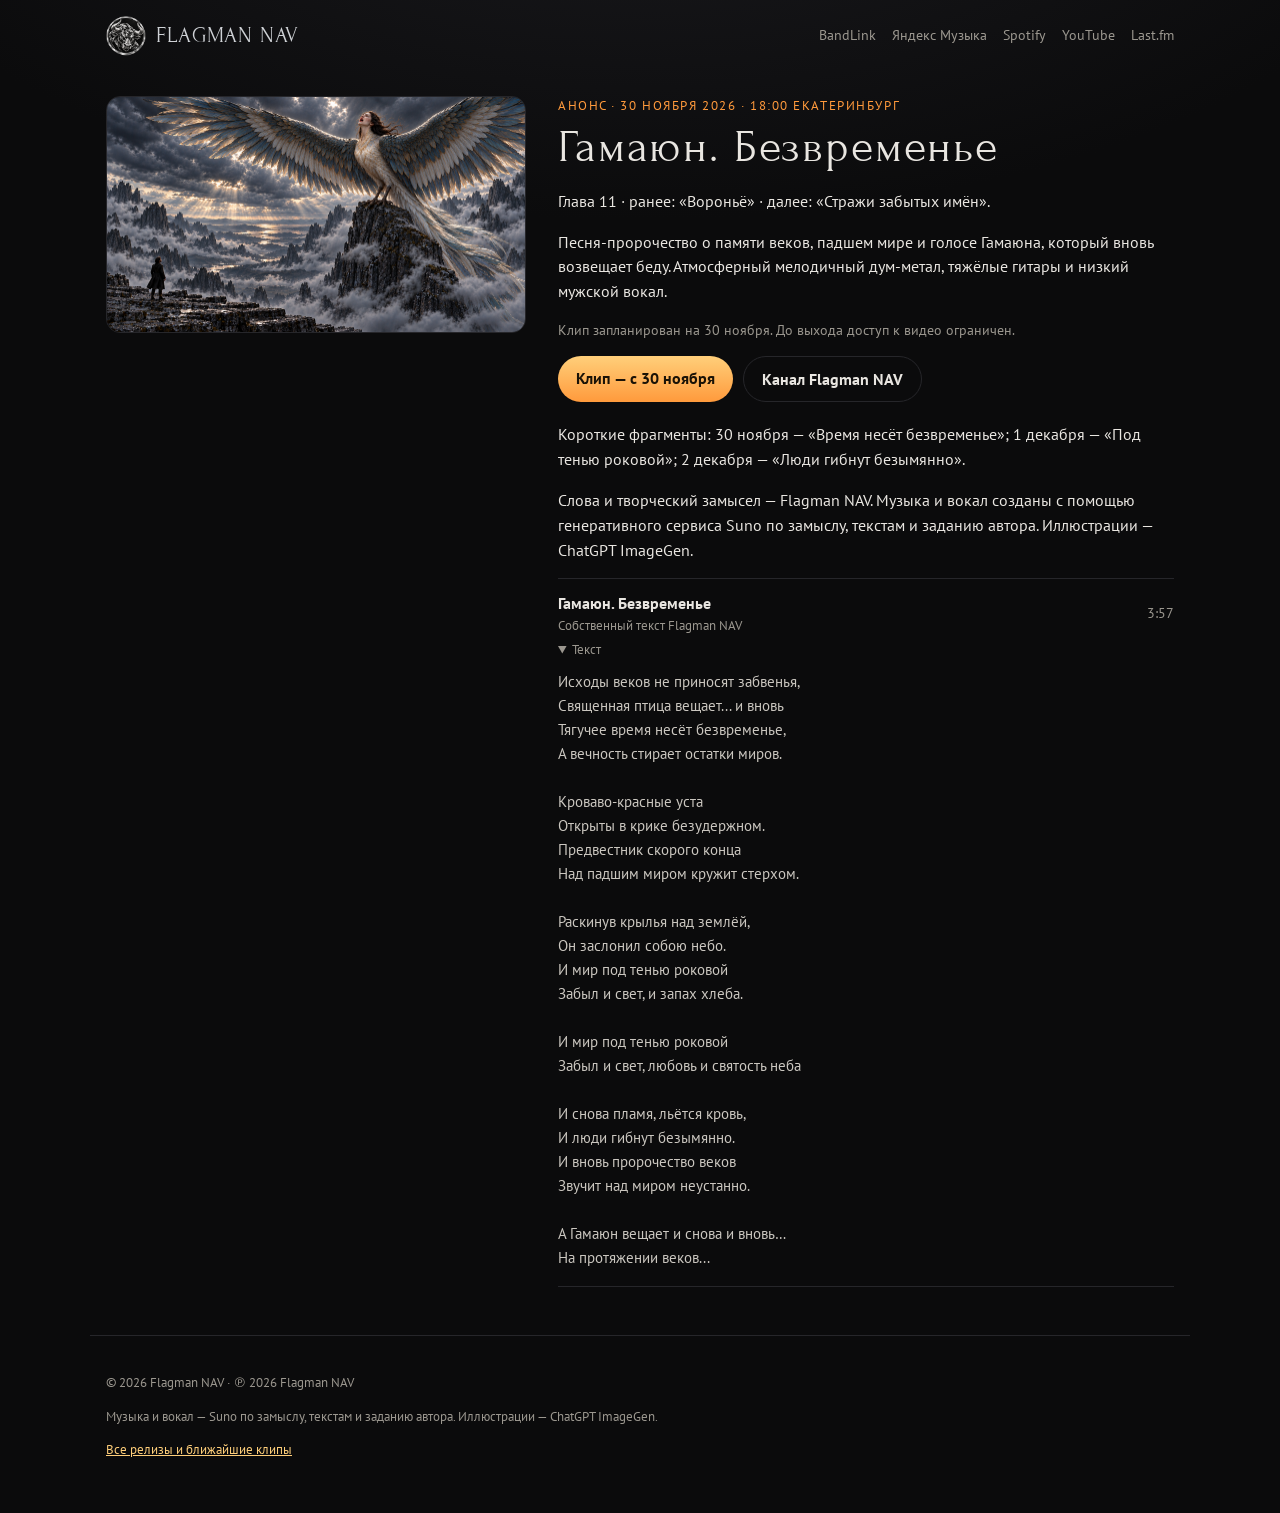
==== r/gamayun-bezvremenye.html @ 9880e674 "Добавить страницу «Гамаюн. Безвременье»: текст и дата клипа This file contains the HTML structure fo" ====
<!doctype html>
<html lang="ru"><head><meta charset="utf-8"><meta name="viewport" content="width=device-width, initial-scale=1">
<title>Гамаюн. Безвременье — Flagman NAV</title><meta name="description" content="«Гамаюн. Безвременье» — новая песня Flagman NAV. Клип выйдет 30 ноября 2026 года, 18:00 по Екатеринбургу. Текст и история песни.">
<meta property="og:title" content="Гамаюн. Безвременье — Flagman NAV"><meta property="og:description" content="«Гамаюн. Безвременье» — новая песня Flagman NAV. Клип выйдет 30 ноября 2026 года, 18:00 по Екатеринбургу. Текст и история песни."><meta property="og:image" content="https://flagmannav.github.io/assets/covers/gamayun.png">
<link rel="icon" href="../assets/img/favicon.png">
<link rel="preconnect" href="https://fonts.googleapis.com"><link rel="preconnect" href="https://fonts.gstatic.com" crossorigin>
<link href="https://fonts.googleapis.com/css2?family=Forum&family=PT+Sans:wght@400;700&display=swap" rel="stylesheet">
<link rel="stylesheet" href="../assets/style.css?v=88548f30"></head>
<body><header class="top"><a class="brand" href="../index.html"><img src="../assets/img/logo-128.png" alt="" width="40" height="40"><span>FLAGMAN NAV</span></a>
<nav><a href="https://band.link/3Ktcj" target="_blank" rel="noopener">BandLink</a><a href="https://music.yandex.ru/artist/26747751" target="_blank" rel="noopener">Яндекс Музыка</a><a href="https://open.spotify.com/artist/2e0nQHVGoqq2iYq0jyE9yZ" target="_blank" rel="noopener">Spotify</a><a href="https://www.youtube.com/channel/UC52dhAOXsA_HtiSvtab9qYQ" target="_blank" rel="noopener">YouTube</a><a href="https://www.last.fm/music/Flagman+NAV" target="_blank" rel="noopener">Last.fm</a></nav></header>
<main><section class="rel"><img class="cover" src="../assets/covers/gamayun.png" alt="Гамаюн — кадр клипа"><div class="rinfo"><p class="kicker">Анонс · 30 ноября 2026 · 18:00 Екатеринбург</p><h1>Гамаюн. Безвременье</h1><p>Глава 11 · ранее: «Вороньё» · далее: «Стражи забытых имён».</p><p>Песня-пророчество о памяти веков, падшем мире и голосе Гамаюна, который вновь возвещает беду. Атмосферный мелодичный дум-метал, тяжёлые гитары и низкий мужской вокал.</p><p class="note">Клип запланирован на 30 ноября. До выхода доступ к видео ограничен.</p><div class="btns"><a class="btn" href="https://youtu.be/ojIqn6GGF04" target="_blank" rel="noopener">Клип — с 30 ноября</a><a class="btn ghost" href="https://www.youtube.com/channel/UC52dhAOXsA_HtiSvtab9qYQ" target="_blank" rel="noopener">Канал Flagman NAV</a></div><p>Короткие фрагменты: 30 ноября — «Время несёт безвременье»; 1 декабря — «Под тенью роковой»; 2 декабря — «Люди гибнут безымянно».</p><p>Слова и творческий замысел — Flagman NAV. Музыка и вокал созданы с помощью генеративного сервиса Suno по замыслу, текстам и заданию автора. Иллюстрации — ChatGPT ImageGen.</p><ol class="tracks"><li class="trk"><div class="tinfo"><span class="tname">Гамаюн. Безвременье</span><span class="tby">Собственный текст Flagman NAV</span></div><span class="tdur">3:57</span><details class="lyr" open><summary>Текст</summary><pre>Исходы веков не приносят забвенья,
Священная птица вещает... и вновь
Тягучее время несёт безвременье,
А вечность стирает остатки миров.

Кроваво-красные уста
Открыты в крике безудержном.
Предвестник скорого конца
Над падшим миром кружит стерхом.

Раскинув крылья над землёй,
Он заслонил собою небо.
И мир под тенью роковой
Забыл и свет, и запах хлеба.

И мир под тенью роковой
Забыл и свет, любовь и святость неба

И снова пламя, льётся кровь,
И люди гибнут безымянно.
И вновь пророчество веков
Звучит над миром неустанно.

А Гамаюн вещает и снова и вновь…
На протяжении веков...</pre></details></li></ol></div></section></main><footer class="foot"><p>© 2026 Flagman NAV · ℗ 2026 Flagman NAV</p><p>Музыка и вокал — Suno по замыслу, текстам и заданию автора. Иллюстрации — ChatGPT ImageGen.</p><p><a href="../index.html">Все релизы и ближайшие клипы</a></p></footer></body></html>
---- assets/style.css ----
:root{--bg:#0b0b0c;--panel:#141416;--line:#26262a;--text:#e9e6e1;--muted:#9b978f;--silver:#cfd2d6;--ember:#ff9a3c;--ember2:#ffcf7a;--radius:14px}
*{box-sizing:border-box}
html{-webkit-text-size-adjust:100%}
body{margin:0;background:var(--bg) radial-gradient(1200px 600px at 50% -200px,#1b1b1f 0,var(--bg) 70%) no-repeat;color:var(--text);font:16px/1.55 "PT Sans",system-ui,sans-serif}
a{color:var(--ember2)}
img{max-width:100%;height:auto;display:block}
h1,h2,.brand span,.sec{font-family:Forum,Georgia,serif;font-weight:400;letter-spacing:.04em}
.top{display:flex;align-items:center;justify-content:space-between;gap:16px;flex-wrap:wrap;max-width:1100px;margin:0 auto;padding:16px}
.brand{display:flex;align-items:center;gap:10px;color:var(--silver);text-decoration:none;font-size:22px}
.top nav{display:flex;gap:16px;flex-wrap:wrap}
.top nav a{color:var(--muted);text-decoration:none;font-size:14px}
.top nav a:hover{color:var(--text)}
main{max-width:1100px;margin:0 auto;padding:0 16px 48px}
.hero img{width:100%;border-radius:var(--radius);border:1px solid var(--line)}
.tag{color:var(--muted);text-align:center;margin:14px 0 8px}
.sec{font-size:30px;color:var(--silver);margin:48px 0 16px}
.kicker{color:var(--ember);text-transform:uppercase;letter-spacing:.12em;font-size:13px;margin:0 0 6px}
.latest{display:flex;gap:24px;align-items:center;background:var(--panel);border:1px solid var(--line);border-radius:var(--radius);padding:20px;margin-top:32px}
.latest .cover{width:200px;border-radius:10px}
.latest h2{font-size:38px;margin:0 0 14px}
.btns{display:flex;gap:10px;flex-wrap:wrap;margin:6px 0 20px}
.btn{display:inline-block;padding:10px 18px;border-radius:999px;background:linear-gradient(180deg,var(--ember2),var(--ember));color:#1a1206;font-weight:700;text-decoration:none}
.btn.ghost{background:none;border:1px solid var(--line);color:var(--text)}
.btn:hover{filter:brightness(1.08)}
.grid{display:grid;grid-template-columns:repeat(auto-fill,minmax(180px,1fr));gap:18px}
.card{text-decoration:none;color:var(--text)}
.card img{border-radius:10px;border:1px solid var(--line);aspect-ratio:1;object-fit:cover;width:100%;transition:transform .2s}
.card:hover img{transform:translateY(-3px)}
.ct{display:block;margin-top:8px;font-weight:700}
.cm{display:block;color:var(--muted);font-size:14px}
.note{color:var(--muted);font-size:14px}
.soon{list-style:none;padding:0;margin:0;border-top:1px solid var(--line)}
.soon li{display:flex;gap:16px;padding:10px 0;border-bottom:1px solid var(--line)}
.sd{color:var(--ember);font-variant-numeric:tabular-nums;min-width:48px}
.sk{color:var(--muted);margin-left:auto;font-size:14px}
.about p{max-width:720px;color:#cbc7c0}
.rel{display:grid;grid-template-columns:minmax(0,420px) minmax(0,1fr);gap:32px;margin-top:24px;align-items:start}
.rel .cover{width:100%;border-radius:var(--radius);border:1px solid var(--line);position:sticky;top:16px}
.rel h1{font-size:46px;margin:0 0 10px;line-height:1.1}
.tracks{list-style:none;padding:0;margin:0;border-top:1px solid var(--line)}
.trk{display:grid;grid-template-columns:minmax(0,1fr) auto;gap:4px 12px;align-items:center;padding:12px 0;border-bottom:1px solid var(--line)}
.play{width:40px;height:40px;border-radius:50%;border:1px solid var(--line);background:var(--panel);cursor:pointer;position:relative}
.play::before{content:"";position:absolute;left:15px;top:12px;border-left:13px solid var(--silver);border-top:8px solid transparent;border-bottom:8px solid transparent}
.trk.on .play::before{left:13px;top:12px;width:4px;height:16px;border:0;background:var(--ember);box-shadow:8px 0 0 var(--ember)}
.tinfo{min-width:0}
.tname{display:block;font-weight:700;overflow:hidden;text-overflow:ellipsis;white-space:nowrap}
.tby{display:block;color:var(--muted);font-size:13px}
.bar{height:3px;background:var(--line);border-radius:2px;margin-top:6px;cursor:pointer;display:none}
.trk.on .bar,.trk.paused .bar{display:block}
.fill{height:100%;width:0;background:var(--ember);border-radius:2px}
.tdur{color:var(--muted);font-variant-numeric:tabular-nums;font-size:14px}
.dl{font-size:13px;font-weight:700;color:var(--text);text-decoration:none;border:1px solid var(--line);padding:6px 10px;border-radius:999px;white-space:nowrap}
.dl:hover{border-color:var(--ember);color:var(--ember2)}
.lyr{grid-column:1/-1}
.trk.dlx{grid-template-columns:40px minmax(0,1fr) auto auto}
.trk.dlx .lyr{grid-column:2/-1}
.lyr summary{color:var(--muted);font-size:13px;cursor:pointer;width:max-content}
.lyr pre{white-space:pre-wrap;font:15px/1.6 "PT Sans",sans-serif;color:#cbc7c0;margin:10px 0 4px}
.foot{max-width:1100px;margin:0 auto;padding:24px 16px 40px;border-top:1px solid var(--line);color:var(--muted);font-size:13px}
@media (max-width:720px){
 .latest{flex-direction:column;align-items:flex-start}
 .latest .cover{width:100%;max-width:320px}
 .rel{grid-template-columns:1fr}
 .rel .cover{position:static;max-width:420px}
 .rel h1{font-size:36px}
 .trk{grid-template-columns:minmax(0,1fr) auto}
 .trk.dlx{grid-template-columns:40px minmax(0,1fr) auto}
 .trk.dlx .tdur{display:none}
 .sec{font-size:26px}
}
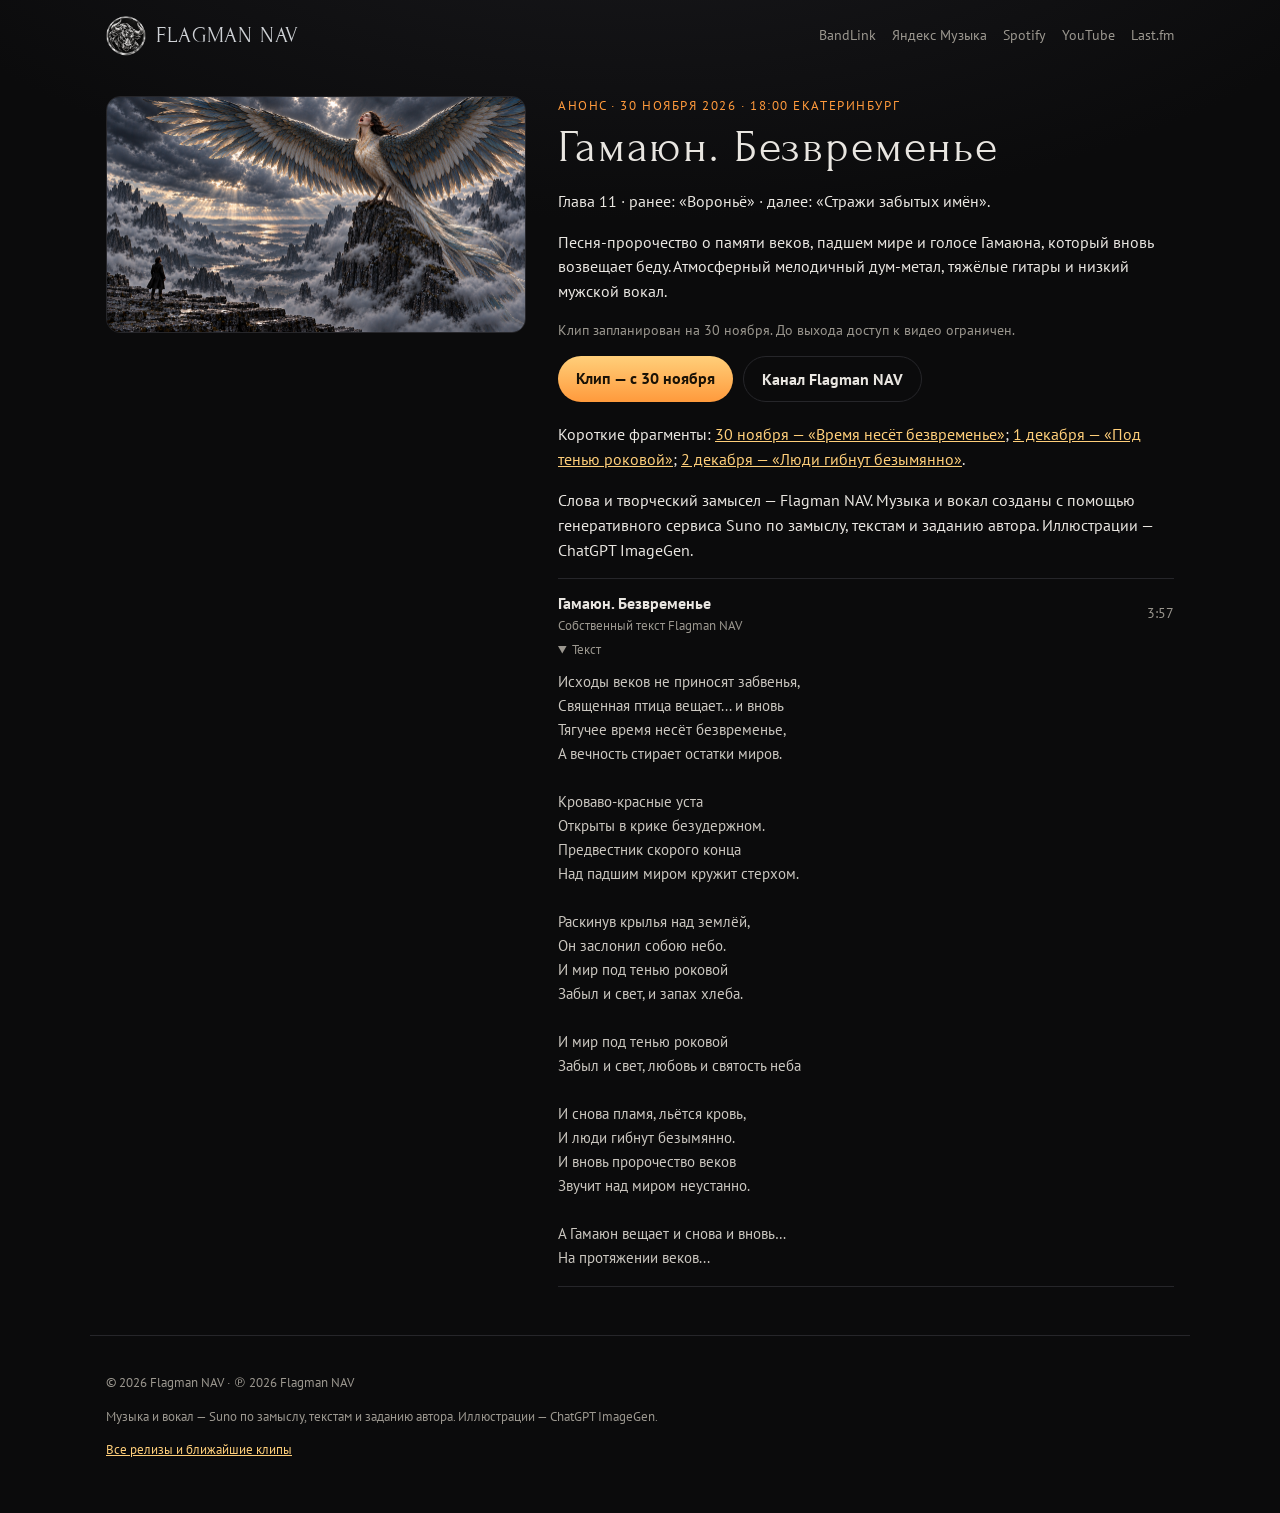
==== commit ece4b394: "Добавить прямые ссылки на три шортса «Гамаюна»" ====
--- a/r/gamayun-bezvremenye.html
+++ b/r/gamayun-bezvremenye.html
@@ -8,7 +8,7 @@
 <link rel="stylesheet" href="../assets/style.css?v=88548f30"></head>
 <body><header class="top"><a class="brand" href="../index.html"><img src="../assets/img/logo-128.png" alt="" width="40" height="40"><span>FLAGMAN NAV</span></a>
 <nav><a href="https://band.link/3Ktcj" target="_blank" rel="noopener">BandLink</a><a href="https://music.yandex.ru/artist/26747751" target="_blank" rel="noopener">Яндекс Музыка</a><a href="https://open.spotify.com/artist/2e0nQHVGoqq2iYq0jyE9yZ" target="_blank" rel="noopener">Spotify</a><a href="https://www.youtube.com/channel/UC52dhAOXsA_HtiSvtab9qYQ" target="_blank" rel="noopener">YouTube</a><a href="https://www.last.fm/music/Flagman+NAV" target="_blank" rel="noopener">Last.fm</a></nav></header>
-<main><section class="rel"><img class="cover" src="../assets/covers/gamayun.png" alt="Гамаюн — кадр клипа"><div class="rinfo"><p class="kicker">Анонс · 30 ноября 2026 · 18:00 Екатеринбург</p><h1>Гамаюн. Безвременье</h1><p>Глава 11 · ранее: «Вороньё» · далее: «Стражи забытых имён».</p><p>Песня-пророчество о памяти веков, падшем мире и голосе Гамаюна, который вновь возвещает беду. Атмосферный мелодичный дум-метал, тяжёлые гитары и низкий мужской вокал.</p><p class="note">Клип запланирован на 30 ноября. До выхода доступ к видео ограничен.</p><div class="btns"><a class="btn" href="https://youtu.be/ojIqn6GGF04" target="_blank" rel="noopener">Клип — с 30 ноября</a><a class="btn ghost" href="https://www.youtube.com/channel/UC52dhAOXsA_HtiSvtab9qYQ" target="_blank" rel="noopener">Канал Flagman NAV</a></div><p>Короткие фрагменты: 30 ноября — «Время несёт безвременье»; 1 декабря — «Под тенью роковой»; 2 декабря — «Люди гибнут безымянно».</p><p>Слова и творческий замысел — Flagman NAV. Музыка и вокал созданы с помощью генеративного сервиса Suno по замыслу, текстам и заданию автора. Иллюстрации — ChatGPT ImageGen.</p><ol class="tracks"><li class="trk"><div class="tinfo"><span class="tname">Гамаюн. Безвременье</span><span class="tby">Собственный текст Flagman NAV</span></div><span class="tdur">3:57</span><details class="lyr" open><summary>Текст</summary><pre>Исходы веков не приносят забвенья,
+<main><section class="rel"><img class="cover" src="../assets/covers/gamayun.png" alt="Гамаюн — кадр клипа"><div class="rinfo"><p class="kicker">Анонс · 30 ноября 2026 · 18:00 Екатеринбург</p><h1>Гамаюн. Безвременье</h1><p>Глава 11 · ранее: «Вороньё» · далее: «Стражи забытых имён».</p><p>Песня-пророчество о памяти веков, падшем мире и голосе Гамаюна, который вновь возвещает беду. Атмосферный мелодичный дум-метал, тяжёлые гитары и низкий мужской вокал.</p><p class="note">Клип запланирован на 30 ноября. До выхода доступ к видео ограничен.</p><div class="btns"><a class="btn" href="https://youtu.be/ojIqn6GGF04" target="_blank" rel="noopener">Клип — с 30 ноября</a><a class="btn ghost" href="https://www.youtube.com/channel/UC52dhAOXsA_HtiSvtab9qYQ" target="_blank" rel="noopener">Канал Flagman NAV</a></div><p>Короткие фрагменты: <a href="https://youtube.com/shorts/pC7DVpgH_P8" target="_blank" rel="noopener">30 ноября — «Время несёт безвременье»</a>; <a href="https://youtube.com/shorts/4hI3aS2aXGs" target="_blank" rel="noopener">1 декабря — «Под тенью роковой»</a>; <a href="https://youtube.com/shorts/_vnsnN2URgY" target="_blank" rel="noopener">2 декабря — «Люди гибнут безымянно»</a>.</p><p>Слова и творческий замысел — Flagman NAV. Музыка и вокал созданы с помощью генеративного сервиса Suno по замыслу, текстам и заданию автора. Иллюстрации — ChatGPT ImageGen.</p><ol class="tracks"><li class="trk"><div class="tinfo"><span class="tname">Гамаюн. Безвременье</span><span class="tby">Собственный текст Flagman NAV</span></div><span class="tdur">3:57</span><details class="lyr" open><summary>Текст</summary><pre>Исходы веков не приносят забвенья,
 Священная птица вещает... и вновь
 Тягучее время несёт безвременье,
 А вечность стирает остатки миров.
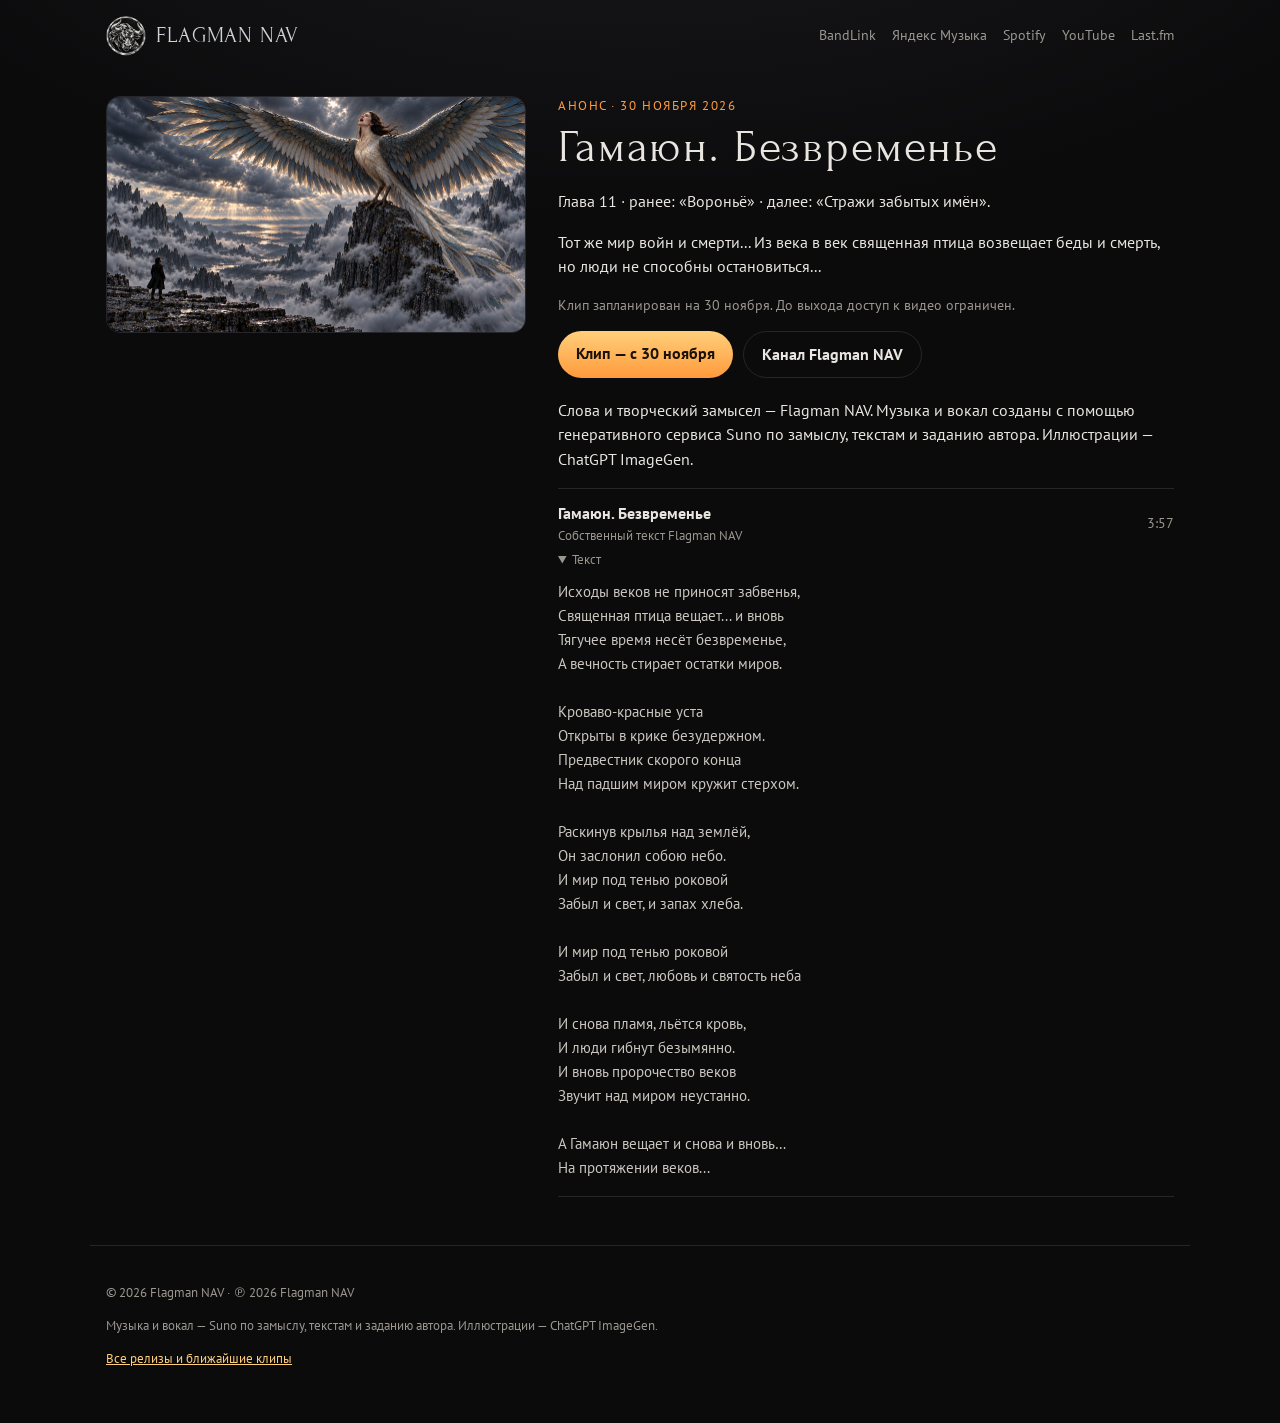
==== commit e8b6d46f: "Гамаюн: описание из клипа, удалить ссылки Shorts Updated the song description and release details fo" ====
--- a/r/gamayun-bezvremenye.html
+++ b/r/gamayun-bezvremenye.html
@@ -1,14 +1,14 @@
 <!doctype html>
 <html lang="ru"><head><meta charset="utf-8"><meta name="viewport" content="width=device-width, initial-scale=1">
-<title>Гамаюн. Безвременье — Flagman NAV</title><meta name="description" content="«Гамаюн. Безвременье» — новая песня Flagman NAV. Клип выйдет 30 ноября 2026 года, 18:00 по Екатеринбургу. Текст и история песни.">
-<meta property="og:title" content="Гамаюн. Безвременье — Flagman NAV"><meta property="og:description" content="«Гамаюн. Безвременье» — новая песня Flagman NAV. Клип выйдет 30 ноября 2026 года, 18:00 по Екатеринбургу. Текст и история песни."><meta property="og:image" content="https://flagmannav.github.io/assets/covers/gamayun.png">
+<title>Гамаюн. Безвременье — Flagman NAV</title><meta name="description" content="«Гамаюн. Безвременье» — новая песня Flagman NAV. Клип выйдет 30 ноября 2026 года. Текст и история песни.">
+<meta property="og:title" content="Гамаюн. Безвременье — Flagman NAV"><meta property="og:description" content="«Гамаюн. Безвременье» — новая песня Flagman NAV. Клип выйдет 30 ноября 2026 года. Текст и история песни."><meta property="og:image" content="https://flagmannav.github.io/assets/covers/gamayun.png">
 <link rel="icon" href="../assets/img/favicon.png">
 <link rel="preconnect" href="https://fonts.googleapis.com"><link rel="preconnect" href="https://fonts.gstatic.com" crossorigin>
 <link href="https://fonts.googleapis.com/css2?family=Forum&family=PT+Sans:wght@400;700&display=swap" rel="stylesheet">
 <link rel="stylesheet" href="../assets/style.css?v=88548f30"></head>
 <body><header class="top"><a class="brand" href="../index.html"><img src="../assets/img/logo-128.png" alt="" width="40" height="40"><span>FLAGMAN NAV</span></a>
 <nav><a href="https://band.link/3Ktcj" target="_blank" rel="noopener">BandLink</a><a href="https://music.yandex.ru/artist/26747751" target="_blank" rel="noopener">Яндекс Музыка</a><a href="https://open.spotify.com/artist/2e0nQHVGoqq2iYq0jyE9yZ" target="_blank" rel="noopener">Spotify</a><a href="https://www.youtube.com/channel/UC52dhAOXsA_HtiSvtab9qYQ" target="_blank" rel="noopener">YouTube</a><a href="https://www.last.fm/music/Flagman+NAV" target="_blank" rel="noopener">Last.fm</a></nav></header>
-<main><section class="rel"><img class="cover" src="../assets/covers/gamayun.png" alt="Гамаюн — кадр клипа"><div class="rinfo"><p class="kicker">Анонс · 30 ноября 2026 · 18:00 Екатеринбург</p><h1>Гамаюн. Безвременье</h1><p>Глава 11 · ранее: «Вороньё» · далее: «Стражи забытых имён».</p><p>Песня-пророчество о памяти веков, падшем мире и голосе Гамаюна, который вновь возвещает беду. Атмосферный мелодичный дум-метал, тяжёлые гитары и низкий мужской вокал.</p><p class="note">Клип запланирован на 30 ноября. До выхода доступ к видео ограничен.</p><div class="btns"><a class="btn" href="https://youtu.be/ojIqn6GGF04" target="_blank" rel="noopener">Клип — с 30 ноября</a><a class="btn ghost" href="https://www.youtube.com/channel/UC52dhAOXsA_HtiSvtab9qYQ" target="_blank" rel="noopener">Канал Flagman NAV</a></div><p>Короткие фрагменты: <a href="https://youtube.com/shorts/pC7DVpgH_P8" target="_blank" rel="noopener">30 ноября — «Время несёт безвременье»</a>; <a href="https://youtube.com/shorts/4hI3aS2aXGs" target="_blank" rel="noopener">1 декабря — «Под тенью роковой»</a>; <a href="https://youtube.com/shorts/_vnsnN2URgY" target="_blank" rel="noopener">2 декабря — «Люди гибнут безымянно»</a>.</p><p>Слова и творческий замысел — Flagman NAV. Музыка и вокал созданы с помощью генеративного сервиса Suno по замыслу, текстам и заданию автора. Иллюстрации — ChatGPT ImageGen.</p><ol class="tracks"><li class="trk"><div class="tinfo"><span class="tname">Гамаюн. Безвременье</span><span class="tby">Собственный текст Flagman NAV</span></div><span class="tdur">3:57</span><details class="lyr" open><summary>Текст</summary><pre>Исходы веков не приносят забвенья,
+<main><section class="rel"><img class="cover" src="../assets/covers/gamayun.png" alt="Гамаюн — кадр клипа"><div class="rinfo"><p class="kicker">Анонс · 30 ноября 2026 </p><h1>Гамаюн. Безвременье</h1><p>Глава 11 · ранее: «Вороньё» · далее: «Стражи забытых имён».</p><p class="song-description">Тот же мир войн и смерти... Из века в век священная птица возвещает беды и смерть, но люди не способны остановиться...</p><p class="note">Клип запланирован на 30 ноября. До выхода доступ к видео ограничен.</p><div class="btns"><a class="btn" href="https://youtu.be/ojIqn6GGF04" target="_blank" rel="noopener">Клип — с 30 ноября</a><a class="btn ghost" href="https://www.youtube.com/channel/UC52dhAOXsA_HtiSvtab9qYQ" target="_blank" rel="noopener">Канал Flagman NAV</a></div><p>Слова и творческий замысел — Flagman NAV. Музыка и вокал созданы с помощью генеративного сервиса Suno по замыслу, текстам и заданию автора. Иллюстрации — ChatGPT ImageGen.</p><ol class="tracks"><li class="trk"><div class="tinfo"><span class="tname">Гамаюн. Безвременье</span><span class="tby">Собственный текст Flagman NAV</span></div><span class="tdur">3:57</span><details class="lyr" open><summary>Текст</summary><pre>Исходы веков не приносят забвенья,
 Священная птица вещает... и вновь
 Тягучее время несёт безвременье,
 А вечность стирает остатки миров.
@@ -33,3 +33,4 @@
 
 А Гамаюн вещает и снова и вновь…
 На протяжении веков...</pre></details></li></ol></div></section></main><footer class="foot"><p>© 2026 Flagman NAV · ℗ 2026 Flagman NAV</p><p>Музыка и вокал — Suno по замыслу, текстам и заданию автора. Иллюстрации — ChatGPT ImageGen.</p><p><a href="../index.html">Все релизы и ближайшие клипы</a></p></footer></body></html>
+
